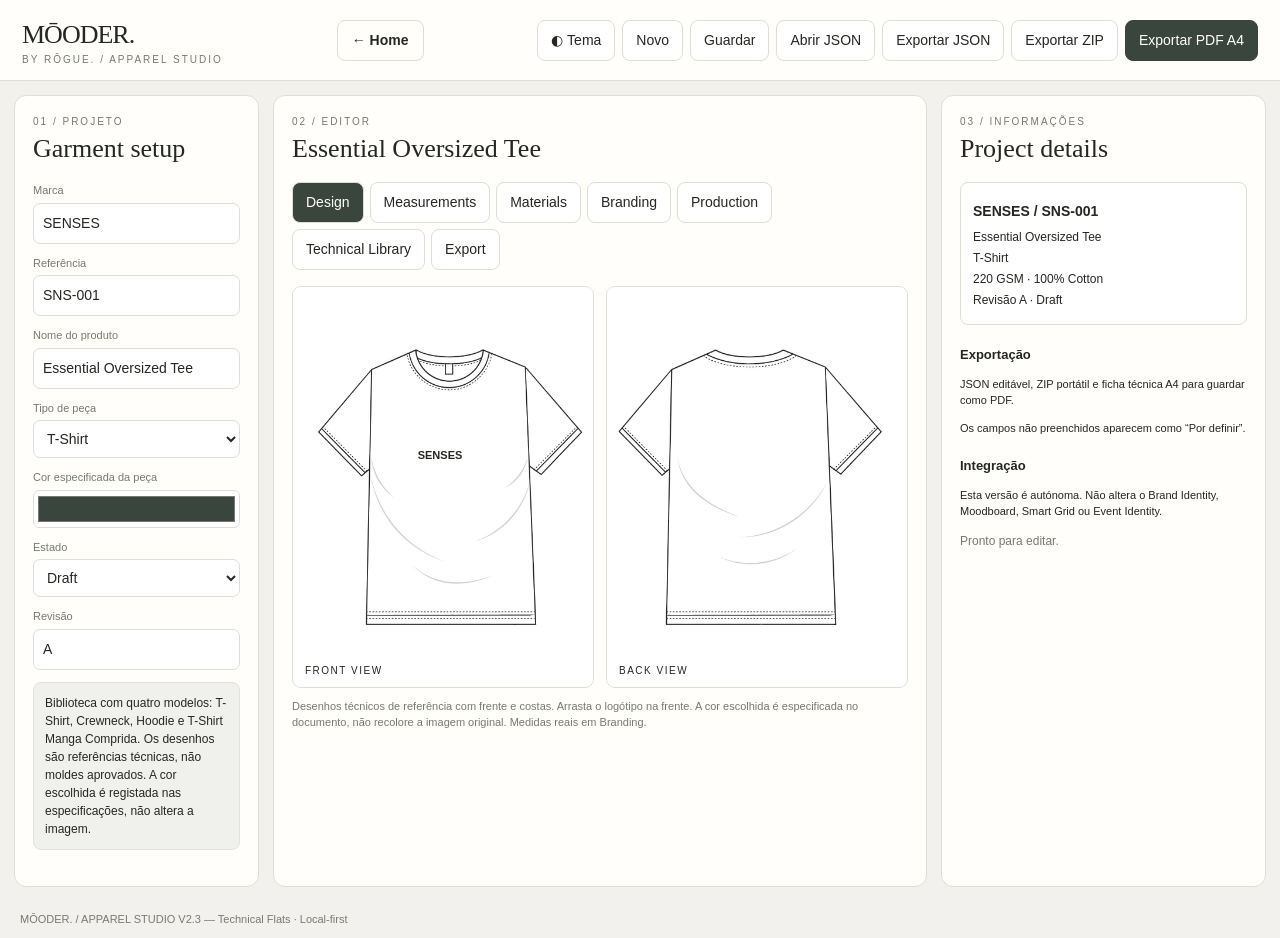
==== apparel-studio.html @ 8198e080 "uiux: add Apparel Studio Home navigation and standard page title" ====
<!doctype html><html lang="pt"><head><meta charset="utf-8"><meta name="viewport" content="width=device-width,initial-scale=1"><title>MOODER Apparel Studio by Rogue</title><style>
:root{--bg:#f3f1ed;--panel:#fffefa;--ink:#252723;--muted:#777a73;--line:#deded7;--accent:#3a453d}*{box-sizing:border-box}body{margin:0;font:14px/1.5 Inter,Arial,sans-serif;background:var(--bg);color:var(--ink)}button,input,select,textarea{font:inherit}button{cursor:pointer;border:1px solid var(--line);border-radius:8px;background:white;padding:9px 13px;color:var(--ink)}button.primary{background:var(--accent);color:white;border-color:var(--accent)}button:hover{filter:brightness(.96)}header{display:flex;align-items:center;justify-content:space-between;padding:15px 22px;background:var(--panel);border-bottom:1px solid var(--line);gap:10px;flex-wrap:wrap}.brand{font-family:Georgia,serif;font-size:26px;letter-spacing:-1px}.brand small{font:10px Arial;letter-spacing:2px;display:block;color:var(--muted)}.actions{display:flex;gap:7px;flex-wrap:wrap}.layout{display:grid;grid-template-columns:245px minmax(360px,1fr) 325px;gap:14px;padding:14px;min-height:calc(100vh - 80px)}aside,.workspace{background:var(--panel);border:1px solid var(--line);border-radius:12px;min-width:0}aside{padding:18px}.workspace{padding:18px}.eyebrow{font-size:10px;letter-spacing:2px;text-transform:uppercase;color:var(--muted)}h2{font:26px Georgia,serif;margin:5px 0 18px}h3{font-size:13px;margin:20px 0 10px}label{display:block;font-size:11px;color:var(--muted);margin:11px 0 4px}input:not([type=color]):not([type=file]),select,textarea{width:100%;padding:9px;border:1px solid var(--line);border-radius:7px;background:#fff;color:var(--ink)}textarea{min-height:75px;resize:vertical}input[type=color]{width:100%;height:38px;border:1px solid var(--line);border-radius:6px;background:white}.tabs{display:flex;flex-wrap:wrap;gap:6px;margin:0 0 16px}.tabs button.active{background:var(--accent);color:white}.drawings{display:grid;grid-template-columns:1fr 1fr;gap:12px}.drawing{position:relative;border:1px solid var(--line);border-radius:9px;background:#faf9f6;min-height:340px;overflow:hidden;display:flex;align-items:center;justify-content:center}.drawing svg{width:100%;max-height:430px}.drawing .caption{position:absolute;bottom:9px;left:12px;font-size:10px;letter-spacing:1.5px}.logo{position:absolute;top:42%;left:49%;width:90px;max-width:45%;cursor:grab;touch-action:none;user-select:none;transform:translate(-50%,-50%)}.logo img{width:100%;display:block;pointer-events:none}.logo span{font:bold 11px Arial;display:block;text-align:center}.hint{font-size:11px;color:var(--muted);margin-top:10px}.fields{display:grid;grid-template-columns:1fr 1fr;gap:0 10px}.full{grid-column:1/-1}table{border-collapse:collapse;width:100%;font-size:12px}td,th{padding:8px;border-bottom:1px solid var(--line);text-align:left}td input{min-width:56px}.hidden{display:none!important}.status{font-size:12px;color:var(--muted)}.footer{padding:10px 20px;font-size:11px;color:var(--muted)}.notice{background:#f0f1ec;border:1px solid #e0e3db;border-radius:8px;padding:11px;font-size:12px;margin:12px 0}.preview{border:1px solid var(--line);padding:12px;background:white;border-radius:8px}.preview h4{margin:6px 0}.preview p{margin:3px 0;font-size:12px}.inline{display:flex;gap:8px;align-items:center}.inline>*{flex:1}.small{font-size:11px}#fileInput,#logoInput{max-width:100%}@media(max-width:1100px){.layout{grid-template-columns:220px 1fr}.right{grid-column:1/-1}}@media(max-width:690px){.layout{grid-template-columns:1fr}.drawings{grid-template-columns:1fr}.drawing{min-height:280px}header{padding:12px}.workspace{padding:12px}}
@media print{header,aside,.tabs,.footer,.hint,.actions{display:none!important}.layout{display:block;padding:0}.workspace{border:0;padding:0}.drawings{break-inside:avoid}.drawing{min-height:260px}body{background:white}}

body.dark{--bg:#0c0e11;--panel:#181b20;--ink:#f3f2ed;--muted:#b4b8c0;--line:#383d43;--accent:#5d7565}body.dark button:not(.primary),body.dark input:not([type=color]):not([type=file]),body.dark select,body.dark textarea{background:#22262b;color:var(--ink)}body.dark .drawing{background:#fff;color:#252723}body.dark .drawing .caption{color:#252723}body.dark .notice,body.dark .preview{background:#22262b;color:var(--ink)}body.dark .logo{color:#222}body.dark table td,body.dark table th{border-color:var(--line)}
.mooder-home-link{display:inline-flex;align-items:center;justify-content:center;min-height:40px;padding:9px 14px;border-radius:8px;border:1px solid var(--line);background:var(--panel);color:var(--ink);text-decoration:none;font-weight:700;white-space:nowrap}.mooder-home-link:hover{border-color:var(--accent)}.mooder-home-link:focus-visible{outline:2px solid var(--accent);outline-offset:3px}@media(max-width:700px){.mooder-home-link{order:1}.actions{width:100%}}
</style><style id="libraryStyles">.library-head{display:flex;align-items:center;justify-content:space-between;gap:16px}.lib-counter{border:1px solid var(--line,#ddd);padding:9px 12px;border-radius:12px;font-size:12px;white-space:nowrap}.lib-controls{display:flex;align-items:center;gap:16px;margin:14px 0}.lib-controls select{max-width:250px}.lib-toggle{display:flex;align-items:center;gap:7px;font-size:12px;white-space:nowrap}.lib-toggle input{width:auto}.library-cards{display:grid;grid-template-columns:repeat(auto-fill,minmax(215px,1fr));gap:14px;margin-bottom:18px}.library-card{border:1px solid #c7cbc6;border-radius:12px;padding:9px;background:var(--panel,#fff);overflow:hidden}.library-card.selected{border:2px solid #4a7563;padding:8px}.library-card img{width:100%;aspect-ratio:1.42;object-fit:contain;background:#fff;border-radius:7px;display:block}.library-card .meta{display:flex;justify-content:space-between;gap:8px;font-size:11px;margin:9px 0}.library-card small{font-size:10px;opacity:.75}.library-card button{width:100%;padding:9px;border-radius:8px;cursor:pointer}.library-card textarea{width:100%;margin-top:8px;min-height:55px;font-size:11px;resize:vertical}.library-card .tag{font-size:10px;opacity:.75}.library-card .source{font-size:10px;opacity:.7;margin:6px 0}.library-card button[aria-pressed=true]{background:#355f4e;color:#fff}#libraryPane .hint{max-width:650px}</style></head><body><header><div class="brand">MŌODER.<small>BY RŌGUE. / APPAREL STUDIO</small></div><a href="workspace.html" class="mooder-home-link" aria-label="Voltar à Home do MOODER">← Home</a><div class="actions"><button id="themeBtn" type="button" aria-label="Alternar tema">◐ Tema</button><button id="newBtn">Novo</button><button id="saveBtn">Guardar</button><button id="openBtn">Abrir JSON</button><button id="jsonBtn">Exportar JSON</button><button id="zipBtn">Exportar ZIP</button><button id="pdfBtn" class="primary">Exportar PDF A4</button><input id="projectFile" type="file" accept=".json" hidden></div></header><main class="layout"><aside><div class="eyebrow">01 / Projeto</div><h2>Garment setup</h2><label>Marca</label><input id="brand" value="SENSES"><label>Referência</label><input id="ref" value="SNS-001"><label>Nome do produto</label><input id="product" value="Essential Oversized Tee"><label>Tipo de peça</label><select id="garment"><option value="regular">T-Shirt</option><option value="crewneck">Crewneck Sweatshirt</option><option value="longsleeve">T-Shirt Manga Comprida</option><option value="hoodie">Hoodie</option></select><label>Cor especificada da peça</label><input type="color" id="color" value="#3a453d"><label>Estado</label><select id="status"><option>Draft</option><option>Sample review</option><option>Approved</option></select><label>Revisão</label><input id="revision" value="A"><div class="notice">Biblioteca com quatro modelos: T-Shirt, Crewneck, Hoodie e T-Shirt Manga Comprida. Os desenhos são referências técnicas, não moldes aprovados. A cor escolhida é registada nas especificações, não altera a imagem.</div></aside><section class="workspace"><div class="eyebrow">02 / Editor</div><h2 id="pageTitle">Essential Oversized Tee</h2><nav class="tabs" id="tabs"><button data-tab="design" class="active">Design</button><button data-tab="measurements">Measurements</button><button data-tab="materials">Materials</button><button data-tab="branding">Branding</button><button data-tab="production">Production</button><button data-tab="library">Technical Library</button><button data-tab="export">Export</button></nav><div id="designPane"><div class="drawings"><div class="drawing" id="front"><div id="frontSvg"></div><div id="dragLogo" class="logo"><span id="logoText">SENSES</span><img id="logoImage" class="hidden" alt="Logótipo"></div><div class="caption">FRONT VIEW</div></div><div class="drawing" id="back"><div id="backSvg"></div><div class="caption">BACK VIEW</div></div></div><p class="hint">Desenhos técnicos de referência com frente e costas. Arrasta o logótipo na frente. A cor escolhida é especificada no documento, não recolore a imagem original. Medidas reais em Branding.</p></div><div id="measurementsPane" class="hidden"><h3>Points of Measure (cm)</h3><table id="measureTable"><thead><tr><th>POM</th><th>Descrição</th><th>S</th><th>M</th><th>L</th><th>XL</th><th>Tol.</th></tr></thead><tbody></tbody></table></div><div id="materialsPane" class="hidden"><h3>Fabric & Materials</h3><div class="fields"><div><label>Composição</label><input id="composition" value="100% Cotton"></div><div><label>Gramagem (GSM)</label><input id="gsm" type="number" value="220"></div><div><label>Construção</label><input id="construction" value="Single Jersey"></div><div><label>Acabamento</label><input id="finish" value="Pre-shrunk"></div><div><label>Colorways (separar por vírgulas)</label><input id="colorways" placeholder="Black, Ecru, Forest Green"></div><div><label>Fornecedor / fábrica</label><input id="supplier" placeholder="Por definir"></div><div><label>Coleção / estação</label><input id="season" placeholder="SS27"></div><div><label>Tipo de amostra</label><select id="sampleType"><option>Prototype</option><option>Fit sample</option><option>Size set</option><option>PPS</option><option>Production</option></select></div><div class="full"><label>Materiais adicionais / BOM</label><textarea id="bom" placeholder="Ex.: Ribana 1x1, linha poliéster, etiqueta tecida"></textarea></div></div></div><div id="brandingPane" class="hidden"><h3>Logo & Print Placement</h3><div class="fields"><div class="full"><label>Carregar logótipo (PNG ou SVG)</label><input type="file" id="logoInput" accept="image/png,image/svg+xml"></div><div><label>Largura real (cm)</label><input id="logoWidth" type="number" step="0.1" value="8"></div><div><label>Altura real (cm)</label><input id="logoHeight" type="number" step="0.1" value="1.8"></div><div><label>Técnica</label><select id="technique"><option>Screen print</option><option>Embroidery</option><option>DTF</option><option>DTG</option><option>Heat transfer</option></select></div><div><label>Posição</label><input id="placement" value="Left chest"></div><div class="full"><label>Instruções de colocação</label><textarea id="placementNotes" placeholder="Ex.: 10 cm abaixo do HSP"></textarea></div></div></div><div id="productionPane" class="hidden"><h3>Production Specifications</h3><label>Costuras e acabamentos</label><textarea id="seams" placeholder="Ex.: Ribana 1x1 na gola, dupla agulha na bainha"></textarea><label>Etiquetas</label><textarea id="labels" placeholder="Ex.: Etiqueta de marca, composição e cuidados"></textarea><label>Embalagem</label><textarea id="packaging" placeholder="Ex.: Saco reciclado individual"></textarea><label>Notas de produção</label><textarea id="notes" placeholder="Ex.: Submeter PPS para aprovação"></textarea></div><div id="libraryPane" class="hidden"><div class="library-head"><div><h3>Technical Library</h3><p class="hint">Referências visuais do Textile Field Guide · White Cotton. Seleciona as folhas relevantes para anexar ao teu Tech Pack A4.</p></div><div id="libraryCount" class="lib-counter">0 selecionados</div></div><div class="lib-controls"><select id="libraryCategory"><option value="all">Todas as categorias</option><option value="Detalhes">Detalhes e costuras</option><option value="Tecidos">Tecidos e gramagens</option><option value="Lavagens">Lavagens e tratamentos</option></select><label class="lib-toggle"><input id="libraryAll" type="checkbox"> Ver todas as peças</label></div><div id="libraryCards" class="library-cards"></div><div class="notice">Imagens e terminologia provenientes do documento fornecido, para referência de desenvolvimento. A seleção não substitui especificações aprovadas, testes de lavagem ou amostra física. Confirmar direitos de reutilização antes de distribuir o dossier externamente.</div></div><div id="exportPane" class="hidden"><h3>Export Center</h3><div class="notice">O botão PDF abre um dossier técnico A4 vertical com 18 páginas para impressão. No navegador, escolhe “Guardar como PDF”. O ZIP contém HTML imprimível, JSON e imagens carregadas.</div><div id="summary" class="preview"></div></div></section><aside class="right"><div class="eyebrow">03 / Informações</div><h2>Project details</h2><div class="preview" id="sideSummary"></div><h3>Exportação</h3><p class="small">JSON editável, ZIP portátil e ficha técnica A4 para guardar como PDF.</p><p class="small">Os campos não preenchidos aparecem como “Por definir”.</p><h3>Integração</h3><p class="small">Esta versão é autónoma. Não altera o Brand Identity, Moodboard, Smart Grid ou Event Identity.</p><p id="message" class="status">Pronto para editar.</p></aside></main><div class="footer">MŌODER. / APPAREL STUDIO V2.3 — Technical Flats · Local-first</div><script>
(()=>{'use strict';const TECH_LIBRARY=[{"id":"regular-74","garment":"regular","page":74,"title":"Zoom de construção","category":"Detalhes","image":"[data-uri]","source":"White Cotton · Textile Field Guide","notes":"Referência visual; confirmar acabamento e amostra com o fabricante."},{"id":"regular-75","garment":"regular","page":75,"title":"Acabamentos · I","category":"Detalhes","image":"[data-uri]","source":"White Cotton · Textile Field Guide","notes":"Referência visual; confirmar acabamento e amostra com o fabricante."},{"id":"regular-76","garment":"regular","page":76,"title":"Acabamentos · II","category":"Detalhes","image":"[data-uri]","source":"White Cotton · Textile Field Guide","notes":"Referência visual; confirmar acabamento e amostra com o fabricante."},{"id":"regular-77","garment":"regular","page":77,"title":"Tecidos e gramagens","category":"Tecidos","image":"[data-uri]","source":"White Cotton · Textile Field Guide","notes":"Referência visual; confirmar acabamento e amostra com o fabricante."},{"id":"regular-78","garment":"regular","page":78,"title":"Lavagens e efeitos","category":"Lavagens","image":"[data-uri]","source":"White Cotton · Textile Field Guide","notes":"Referência visual; confirmar acabamento e amostra com o fabricante."},{"id":"crewneck-33","garment":"crewneck","page":33,"title":"Zoom de construção","category":"Detalhes","image":"[data-uri]","source":"White Cotton · Textile Field Guide","notes":"Referência visual; confirmar acabamento e amostra com o fabricante."},{"id":"crewneck-34","garment":"crewneck","page":34,"title":"Acabamentos · I","category":"Detalhes","image":"[data-uri]","source":"White Cotton · Textile Field Guide","notes":"Referência visual; confirmar acabamento e amostra com o fabricante."},{"id":"crewneck-35","garment":"crewneck","page":35,"title":"Acabamentos · II","category":"Detalhes","image":"[data-uri]","source":"White Cotton · Textile Field Guide","notes":"Referência visual; confirmar acabamento e amostra com o fabricante."},{"id":"crewneck-36","garment":"crewneck","page":36,"title":"Acabamentos · III","category":"Detalhes","image":"[data-uri]","source":"White Cotton · Textile Field Guide","notes":"Referência visual; confirmar acabamento e amostra com o fabricante."},{"id":"crewneck-37","garment":"crewneck","page":37,"title":"Lavagens e efeitos","category":"Lavagens","image":"[data-uri]","source":"White Cotton · Textile Field Guide","notes":"Referência visual; confirmar acabamento e amostra com o fabricante."},{"id":"hoodie-17","garment":"hoodie","page":17,"title":"Zoom de construção","category":"Detalhes","image":"[data-uri]","source":"White Cotton · Textile Field Guide","notes":"Referência visual; confirmar acabamento e amostra com o fabricante."},{"id":"hoodie-18","garment":"hoodie","page":18,"title":"Acabamentos · I","category":"Detalhes","image":"[data-uri]","source":"White Cotton · Textile Field Guide","notes":"Referência visual; confirmar acabamento e amostra com o fabricante."},{"id":"hoodie-19","garment":"hoodie","page":19,"title":"Acabamentos · II","category":"Detalhes","image":"[data-uri]","source":"White Cotton · Textile Field Guide","notes":"Referência visual; confirmar acabamento e amostra com o fabricante."},{"id":"hoodie-20","garment":"hoodie","page":20,"title":"Acabamentos · III","category":"Detalhes","image":"[data-uri]","source":"White Cotton · Textile Field Guide","notes":"Referência visual; confirmar acabamento e amostra com o fabricante."},{"id":"hoodie-21","garment":"hoodie","page":21,"title":"Acabamentos · IV","category":"Detalhes","image":"[data-uri]","source":"White Cotton · Textile Field Guide","notes":"Referência visual; confirmar acabamento e amostra com o fabricante."},{"id":"hoodie-22","garment":"hoodie","page":22,"title":"Lavagens e efeitos","category":"Lavagens","image":"[data-uri]","source":"White Cotton · Textile Field Guide","notes":"Referência visual; confirmar acabamento e amostra com o fabricante."},{"id":"longsleeve-59","garment":"longsleeve","page":59,"title":"Zoom de construção","category":"Detalhes","image":"[data-uri]","source":"White Cotton · Textile Field Guide","notes":"Referência visual; confirmar acabamento e amostra com o fabricante."},{"id":"longsleeve-60","garment":"longsleeve","page":60,"title":"Acabamentos · I","category":"Detalhes","image":"[data-uri]","source":"White Cotton · Textile Field Guide","notes":"Referência visual; confirmar acabamento e amostra com o fabricante."},{"id":"longsleeve-61","garment":"longsleeve","page":61,"title":"Acabamentos · II","category":"Detalhes","image":"[data-uri]","source":"White Cotton · Textile Field Guide","notes":"Referência visual; confirmar acabamento e amostra com o fabricante."},{"id":"longsleeve-62","garment":"longsleeve","page":62,"title":"Acabamentos · III","category":"Detalhes","image":"[data-uri]","source":"White Cotton · Textile Field Guide","notes":"Referência visual; confirmar acabamento e amostra com o fabricante."},{"id":"longsleeve-63","garment":"longsleeve","page":63,"title":"Tecidos e gramagens","category":"Tecidos","image":"[data-uri]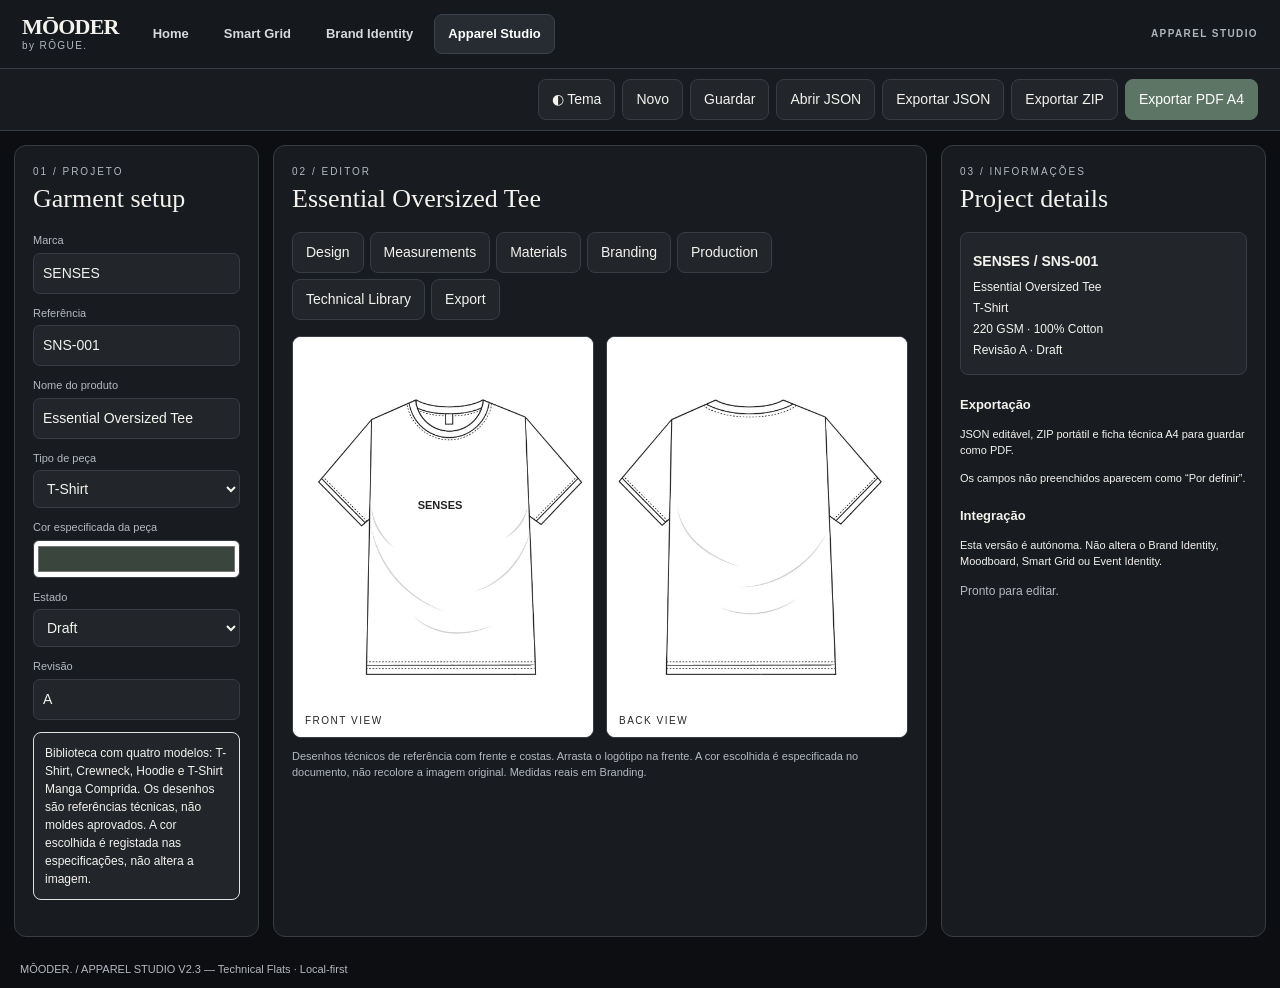
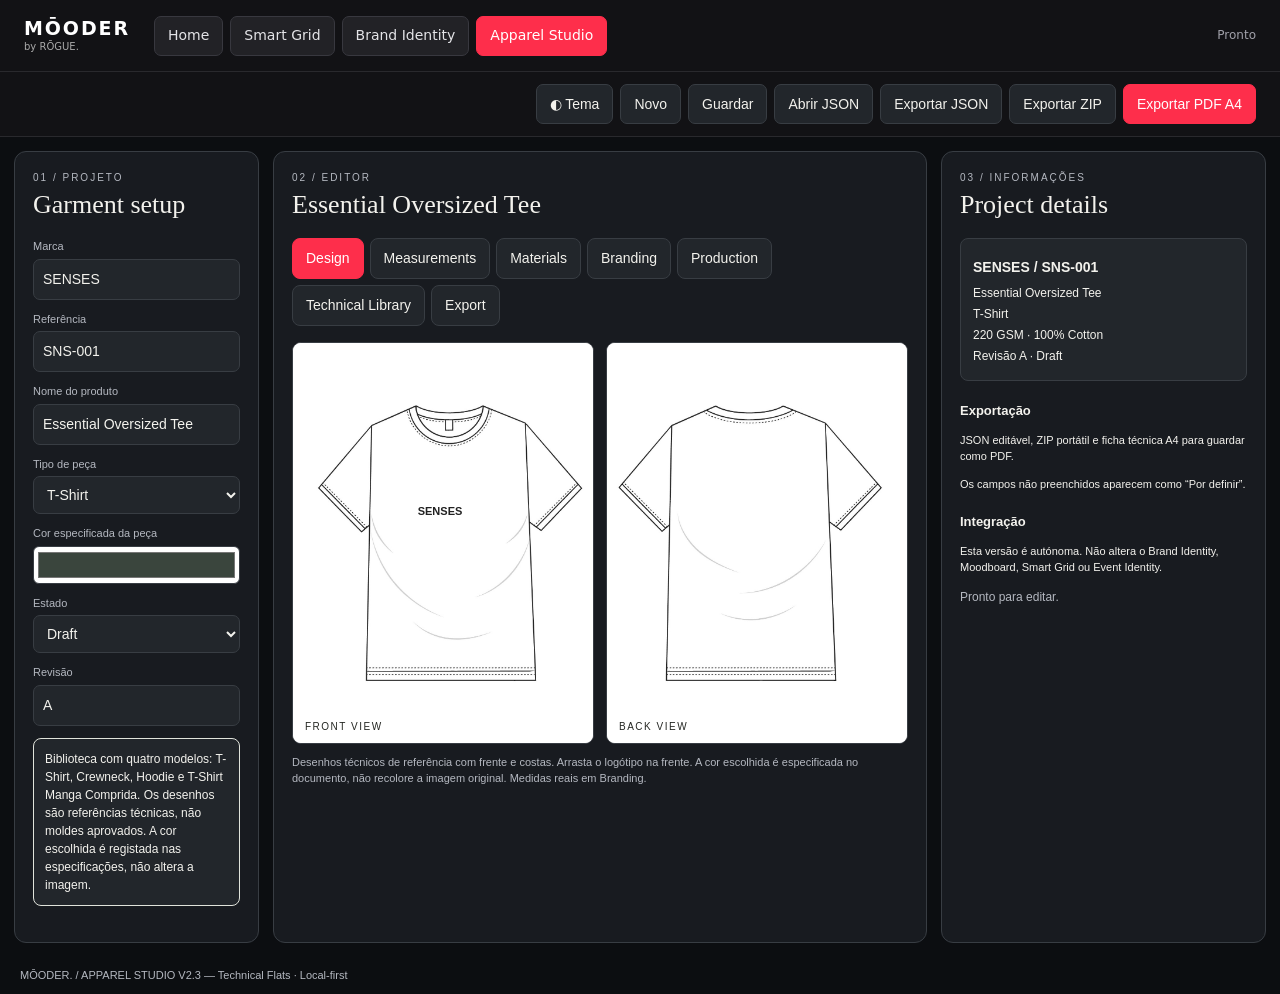
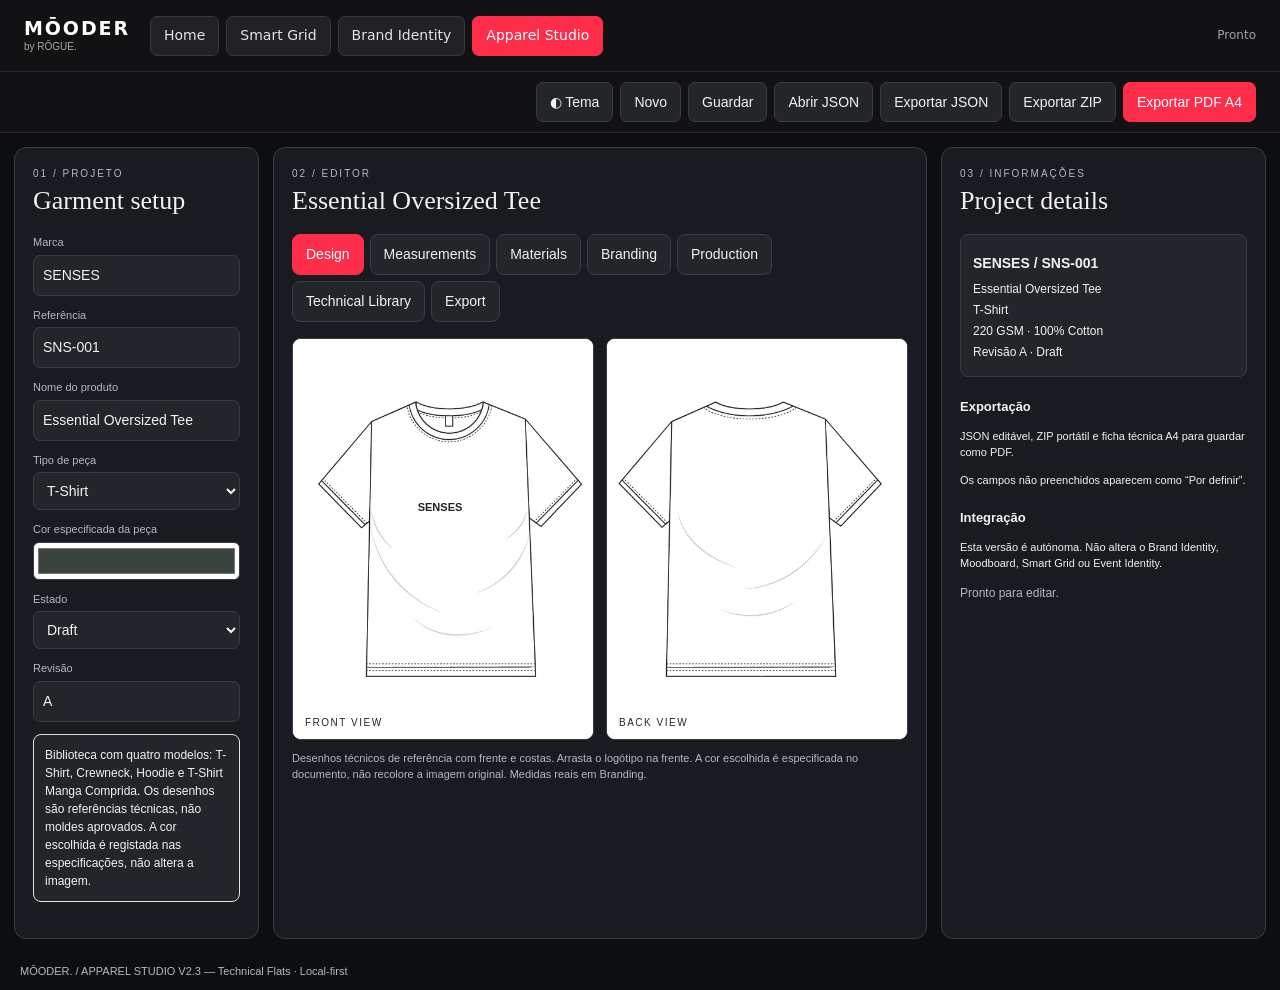
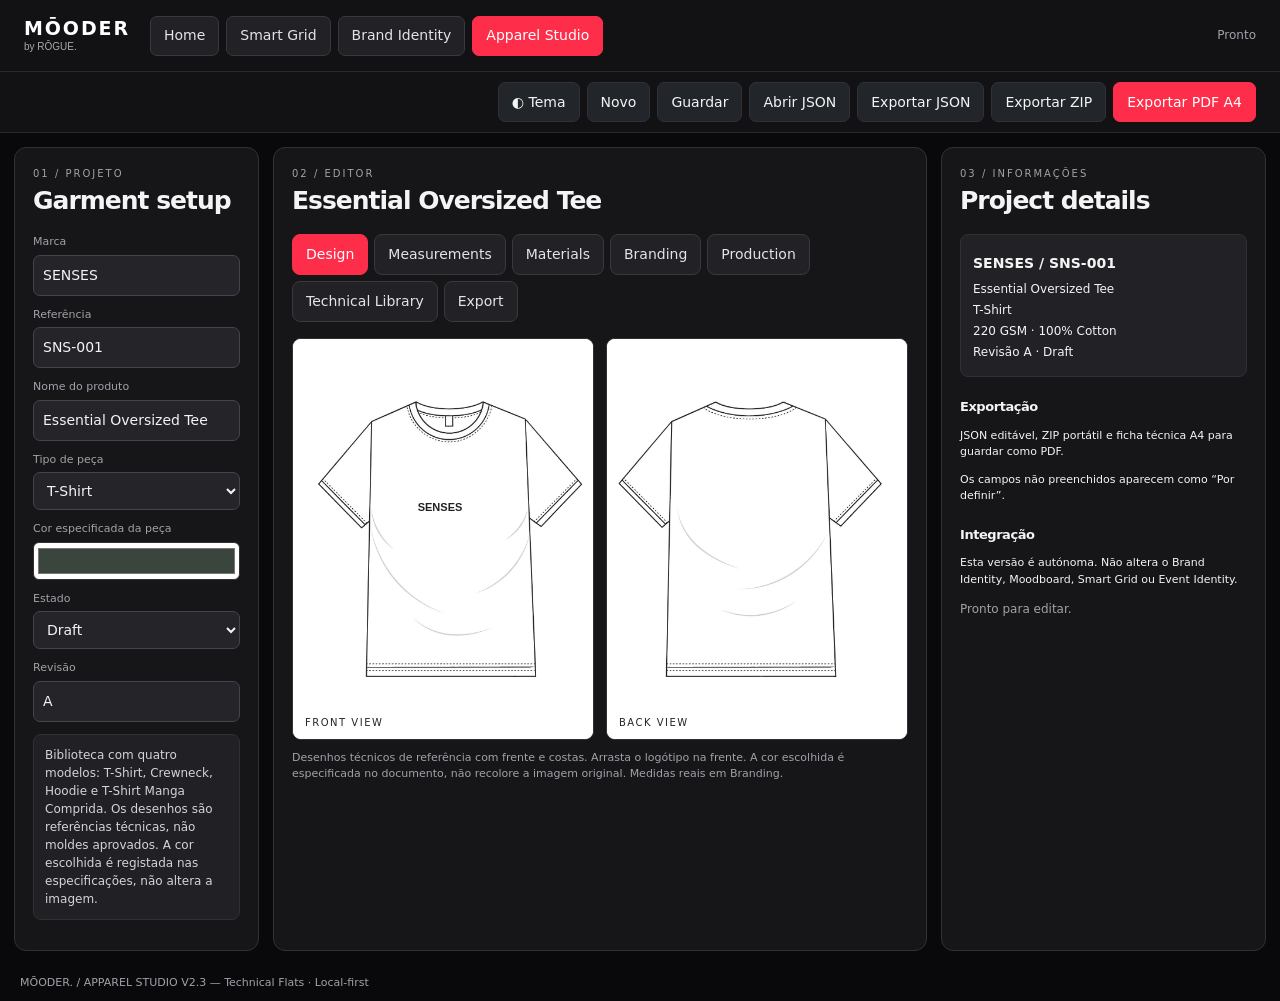
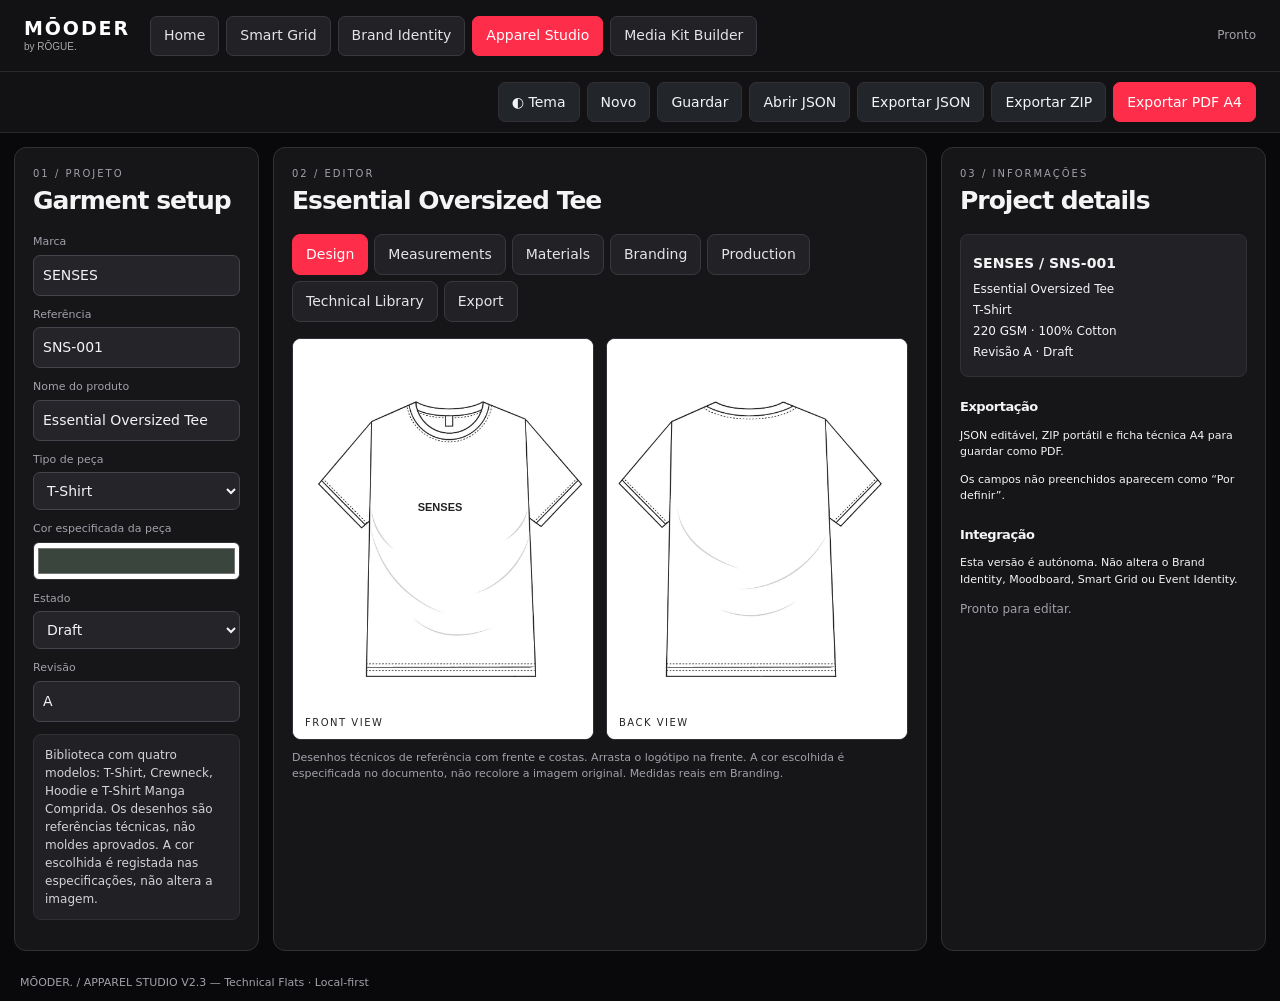
